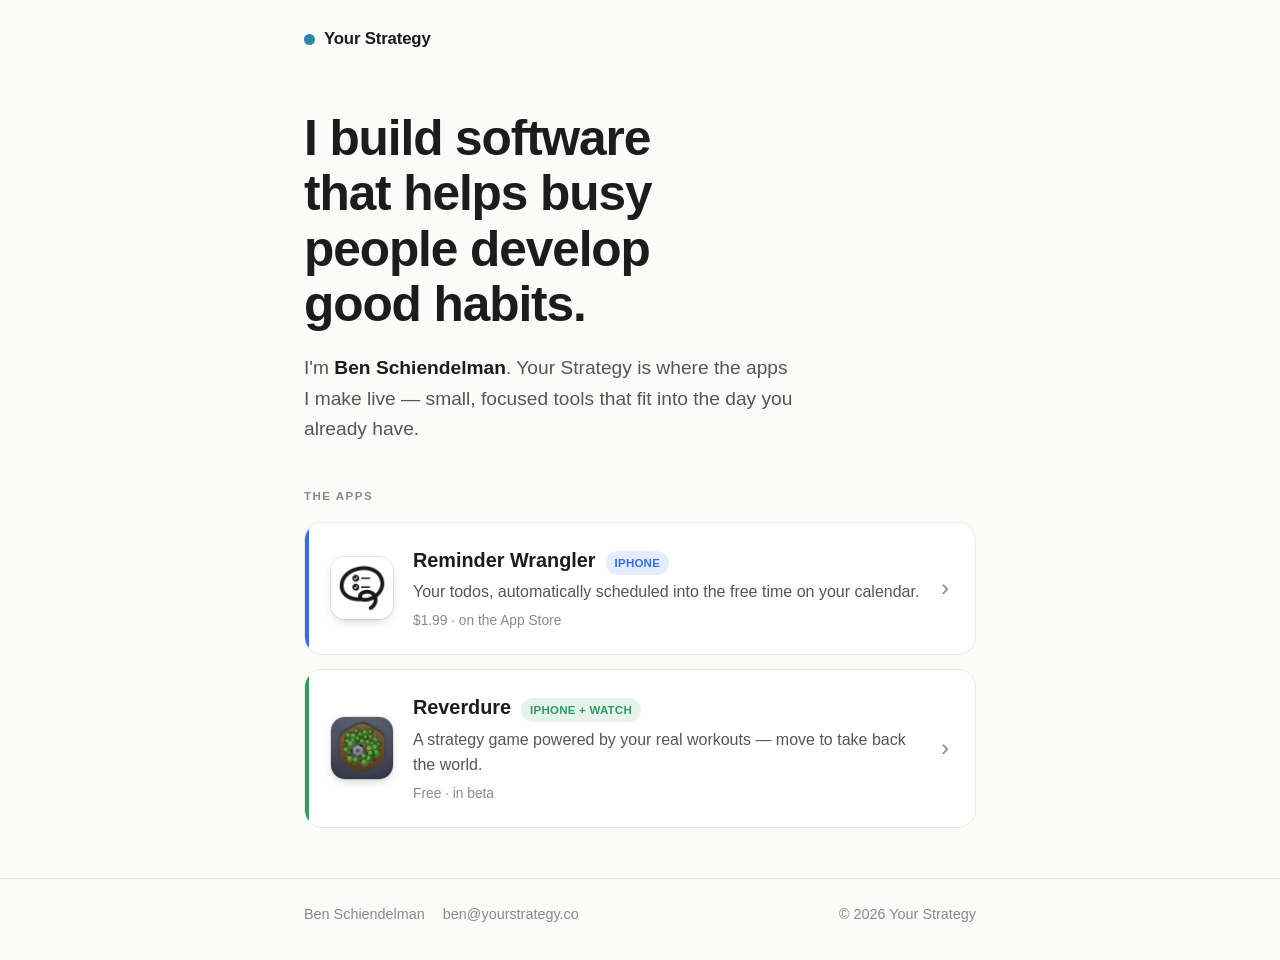
==== index.html @ c1431786 "Your Strategy hub: tagline + links to Reminder Wrangler and Reverdure Static GitHub Pages site for t" ====
<!doctype html>
<html lang="en">
<head>
  <meta charset="utf-8" />
  <meta name="viewport" content="width=device-width, initial-scale=1" />
  <title>Your Strategy — Ben Schiendelman</title>
  <meta name="description" content="I build software that helps busy people develop good habits. Home of Reminder Wrangler and Reverdure." />
  <meta name="theme-color" content="#fbfbf9" />

  <meta property="og:type" content="website" />
  <meta property="og:title" content="Your Strategy — Ben Schiendelman" />
  <meta property="og:description" content="I build software that helps busy people develop good habits. Home of Reminder Wrangler and Reverdure." />

  <link rel="icon" href="data:image/svg+xml,%3Csvg xmlns='http://www.w3.org/2000/svg' viewBox='0 0 32 32'%3E%3Cdefs%3E%3ClinearGradient id='g' x1='0' y1='0' x2='1' y2='1'%3E%3Cstop offset='0' stop-color='%232f6fed'/%3E%3Cstop offset='1' stop-color='%232f9e63'/%3E%3C/linearGradient%3E%3C/defs%3E%3Crect width='32' height='32' rx='8' fill='url(%23g)'/%3E%3C/svg%3E" />
  <link rel="stylesheet" href="styles.css" />
</head>
<body>

  <header class="site-header">
    <div class="wrap">
      <a class="wordmark" href="/"><span class="dot" aria-hidden="true"></span>Your Strategy</a>
    </div>
  </header>

  <main>
    <section class="hero">
      <div class="wrap">
        <h1>I build software that helps busy people develop good habits.</h1>
        <p class="intro">
          I'm <b>Ben Schiendelman</b>. Your Strategy is where the apps I make live — small,
          focused tools that fit into the day you already have.
        </p>
      </div>
    </section>

    <section class="apps">
      <div class="wrap">
        <p class="apps-label">The apps</p>
        <div class="app-grid">

          <a class="app-card rw" href="https://reminderwrangler.yourstrategy.co">
            <img class="icon" src="assets/rw-icon.png" alt="Reminder Wrangler icon" />
            <div class="body">
              <div class="name">Reminder Wrangler <span class="tag">iPhone</span></div>
              <p class="desc">Your todos, automatically scheduled into the free time on your calendar.</p>
              <div class="meta">$1.99 · on the App Store</div>
            </div>
            <span class="chev" aria-hidden="true">›</span>
          </a>

          <a class="app-card rev" href="https://reverdure.yourstrategy.co">
            <img class="icon" src="assets/reverdure-icon.png" alt="Reverdure icon" />
            <div class="body">
              <div class="name">Reverdure <span class="tag">iPhone + Watch</span></div>
              <p class="desc">A strategy game powered by your real workouts — move to take back the world.</p>
              <div class="meta">Free · in beta</div>
            </div>
            <span class="chev" aria-hidden="true">›</span>
          </a>

        </div>
      </div>
    </section>
  </main>

  <footer class="site-footer">
    <div class="wrap footer-inner">
      <span>Ben Schiendelman</span>
      <a href="mailto:ben@yourstrategy.co">ben@yourstrategy.co</a>
      <span class="footer-copy">© 2026 Your Strategy</span>
    </div>
  </footer>

</body>
</html>
---- styles.css ----
/* ===== Your Strategy — personal hub ================================= */

:root {
  --bg:        #fbfbf9;   /* warm paper                             */
  --paper:     #ffffff;
  --ink:       #1c1c1e;   /* near-black headings                    */
  --ink-soft:  #55555b;   /* body                                   */
  --ink-mute:  #8a8a8e;   /* meta                                   */
  --line:      #e8e8e2;
  --line-2:    #f0f0ea;

  --rw:        #2f6fed;   /* Reminder Wrangler accent (calendar blue) */
  --rev:       #2f9e63;   /* Reverdure accent (green)               */

  --wrap: 720px;
  --r: 18px;

  --font: -apple-system, BlinkMacSystemFont, "SF Pro Text", "SF Pro Display",
          "Segoe UI", Roboto, Helvetica, Arial, system-ui, sans-serif;
}

* { box-sizing: border-box; }
html { -webkit-text-size-adjust: 100%; }
body {
  margin: 0;
  font-family: var(--font);
  background: var(--bg);
  color: var(--ink-soft);
  line-height: 1.6;
  -webkit-font-smoothing: antialiased;
  text-rendering: optimizeLegibility;
  min-height: 100vh;
  display: flex; flex-direction: column;
}
img { max-width: 100%; display: block; }
a { color: inherit; }

.wrap { width: 100%; max-width: var(--wrap); margin: 0 auto; padding: 0 24px; }

h1, h2, h3 { color: var(--ink); line-height: 1.12; margin: 0; letter-spacing: -0.022em; }

/* ---- header -------------------------------------------------------- */
.site-header { padding: 26px 0 0; }
.wordmark {
  display: inline-flex; align-items: center; gap: 9px;
  color: var(--ink); text-decoration: none;
  font-weight: 680; font-size: 1.05rem; letter-spacing: -0.01em;
}
.wordmark .dot {
  width: 11px; height: 11px; border-radius: 50%;
  background: linear-gradient(135deg, var(--rw), var(--rev));
}

/* ---- hero ---------------------------------------------------------- */
main { flex: 1 0 auto; }
.hero { padding: 58px 0 34px; }
.hero h1 {
  font-size: clamp(2rem, 6.6vw, 3.1rem); font-weight: 720;
  max-width: 16ch; margin-bottom: 20px;
}
.hero .intro {
  font-size: clamp(1.05rem, 3vw, 1.2rem); color: var(--ink-soft);
  max-width: 46ch; margin: 0;
}
.hero .intro b { color: var(--ink); font-weight: 620; }

/* ---- app list ------------------------------------------------------ */
.apps { padding: 8px 0 50px; }
.apps-label {
  text-transform: uppercase; letter-spacing: .13em; font-size: .72rem;
  font-weight: 700; color: var(--ink-mute); margin: 0 0 16px;
}
.app-grid { display: grid; grid-template-columns: 1fr; gap: 14px; }

.app-card {
  position: relative; display: flex; align-items: center; gap: 18px;
  background: var(--paper); border: 1px solid var(--line);
  border-radius: var(--r); padding: 20px 22px; text-decoration: none;
  overflow: hidden;
  transition: transform .16s ease, box-shadow .2s ease, border-color .2s ease;
}
.app-card::before {
  content: ""; position: absolute; left: 0; top: 0; bottom: 0; width: 4px;
  background: var(--c);
}
.app-card:hover {
  transform: translateY(-2px);
  box-shadow: 0 18px 40px -22px rgba(0,0,0,.28);
  border-color: color-mix(in srgb, var(--c) 40%, var(--line));
}
.app-card .icon {
  width: 62px; height: 62px; border-radius: 14px; flex: 0 0 auto;
  box-shadow: 0 4px 12px -5px rgba(0,0,0,.35), 0 0 0 1px var(--line);
}
.app-card .body { flex: 1 1 auto; min-width: 0; }
.app-card .name {
  display: flex; align-items: baseline; gap: 10px; flex-wrap: wrap;
  font-size: 1.24rem; font-weight: 680; color: var(--ink); margin-bottom: 3px;
}
.app-card .tag {
  font-size: .72rem; font-weight: 640; letter-spacing: .02em;
  color: var(--c); background: color-mix(in srgb, var(--c) 12%, transparent);
  padding: 3px 9px; border-radius: 999px; text-transform: uppercase;
}
.app-card .desc { color: var(--ink-soft); font-size: 1rem; margin: 0 0 5px; }
.app-card .meta { color: var(--ink-mute); font-size: .86rem; }
.app-card .chev {
  flex: 0 0 auto; color: var(--ink-mute); font-size: 1.5rem; line-height: 1;
  transition: transform .16s ease, color .2s ease;
}
.app-card:hover .chev { transform: translateX(3px); color: var(--c); }

.app-card.rw  { --c: var(--rw); }
.app-card.rev { --c: var(--rev); }

/* ---- footer -------------------------------------------------------- */
.site-footer {
  flex-shrink: 0; border-top: 1px solid var(--line); padding: 24px 0 34px;
}
.footer-inner {
  display: flex; flex-wrap: wrap; align-items: center; gap: 6px 18px;
  color: var(--ink-mute); font-size: .9rem;
}
.footer-inner a { color: var(--ink-mute); text-decoration: none; }
.footer-inner a:hover { color: var(--ink); }
.footer-copy { margin-left: auto; }

@media (min-width: 620px) {
  .app-card { padding: 22px 26px; gap: 20px; }
}
@media (prefers-reduced-motion: reduce) {
  .app-card, .app-card .chev { transition: none; }
}
a:focus-visible {
  outline: 2px solid var(--rw); outline-offset: 3px; border-radius: 10px;
}
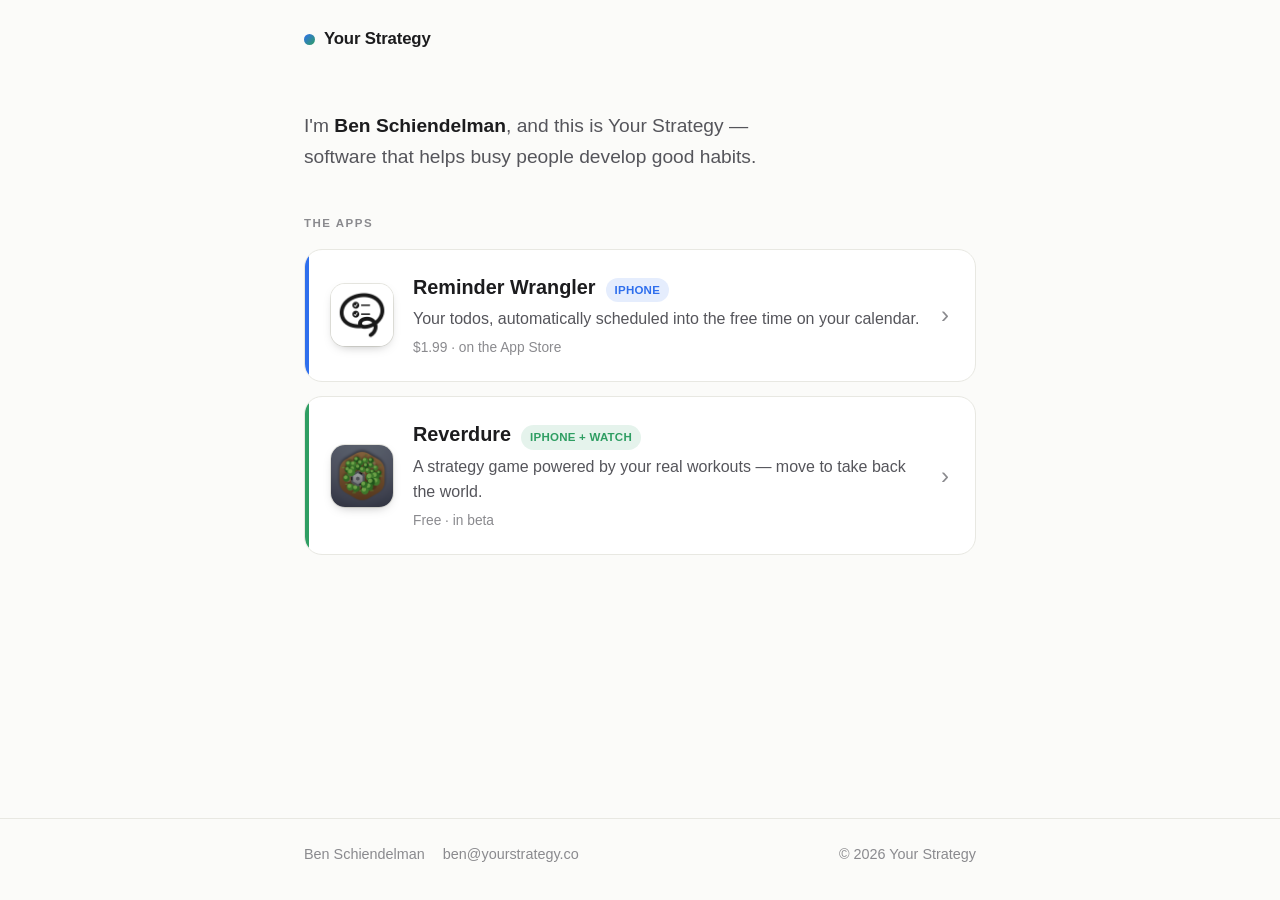
==== commit a659f4c4: "Hub: lead with the one-line intro, drop the big headline Per request — remove the H1 and use just th" ====
--- a/index.html
+++ b/index.html
@@ -25,10 +25,9 @@
   <main>
     <section class="hero">
       <div class="wrap">
-        <h1>I build software that helps busy people develop good habits.</h1>
         <p class="intro">
-          I'm <b>Ben Schiendelman</b>. Your Strategy is where the apps I make live — small,
-          focused tools that fit into the day you already have.
+          I'm <b>Ben Schiendelman</b>, and this is Your Strategy — software that
+          helps busy people develop good habits.
         </p>
       </div>
     </section>
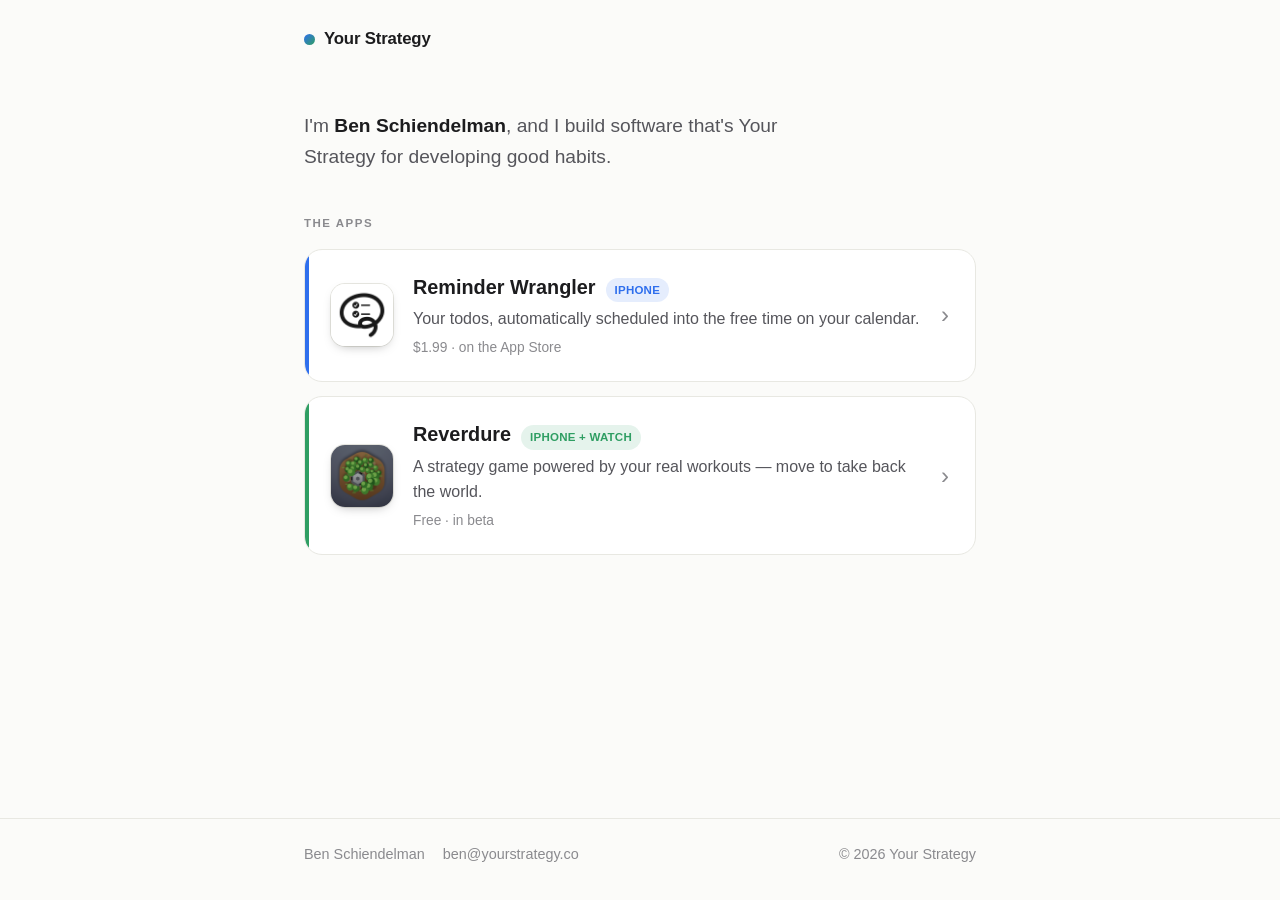
==== commit 0f41736b: "Hub: reword intro to the "software that's Your Strategy" line Co-Authored-By: Claude Opus 4.8 <norep" ====
--- a/index.html
+++ b/index.html
@@ -26,8 +26,8 @@
     <section class="hero">
       <div class="wrap">
         <p class="intro">
-          I'm <b>Ben Schiendelman</b>, and this is Your Strategy — software that
-          helps busy people develop good habits.
+          I'm <b>Ben Schiendelman</b>, and I build software that's Your Strategy
+          for developing good habits.
         </p>
       </div>
     </section>
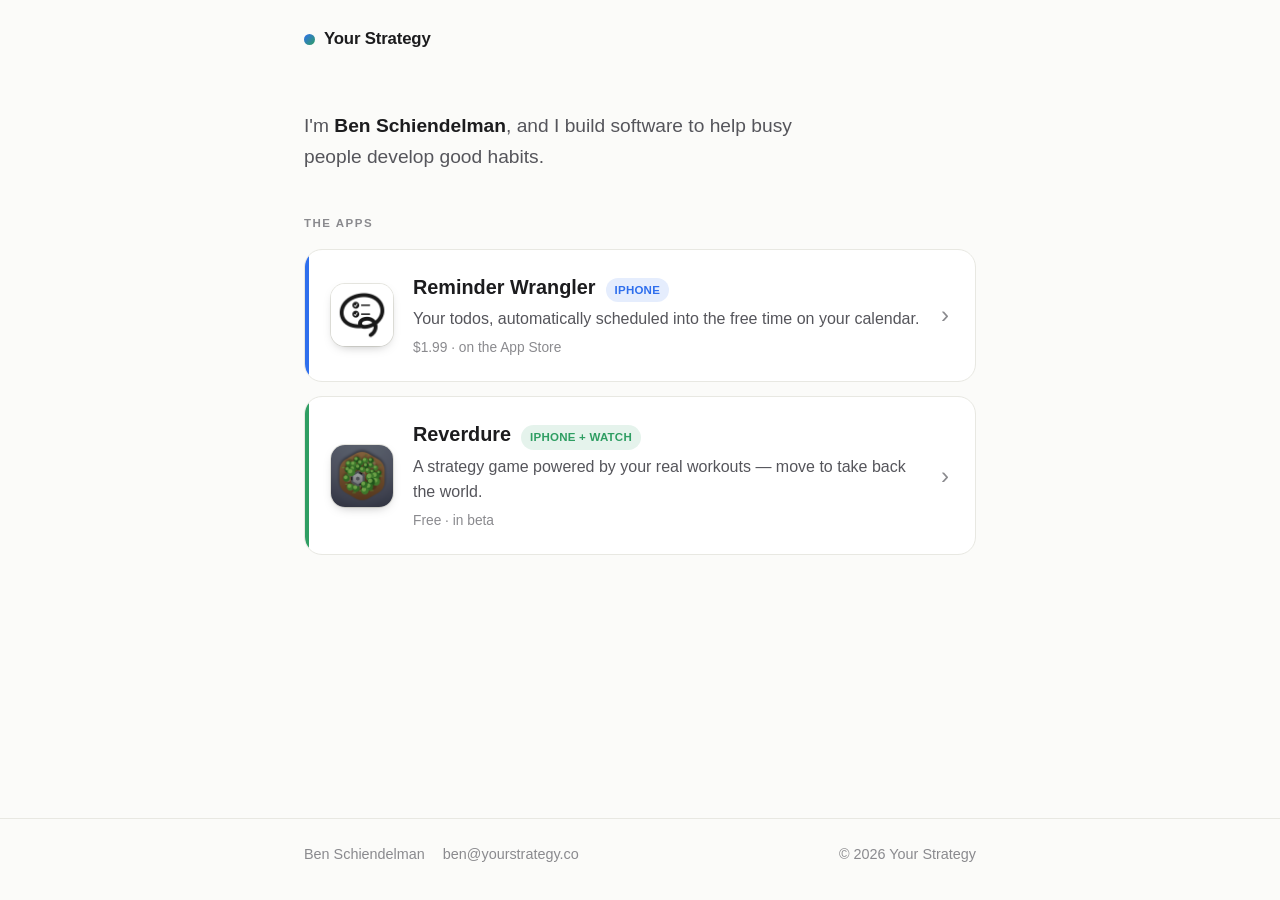
==== commit 2ae96239: "Hero copy: build software to help busy people develop good habits Co-Authored-By: Claude Fable 5 <no" ====
--- a/index.html
+++ b/index.html
@@ -4,12 +4,12 @@
   <meta charset="utf-8" />
   <meta name="viewport" content="width=device-width, initial-scale=1" />
   <title>Your Strategy — Ben Schiendelman</title>
-  <meta name="description" content="I build software that helps busy people develop good habits. Home of Reminder Wrangler and Reverdure." />
+  <meta name="description" content="I build software to help busy people develop good habits. Home of Reminder Wrangler and Reverdure." />
   <meta name="theme-color" content="#fbfbf9" />
 
   <meta property="og:type" content="website" />
   <meta property="og:title" content="Your Strategy — Ben Schiendelman" />
-  <meta property="og:description" content="I build software that helps busy people develop good habits. Home of Reminder Wrangler and Reverdure." />
+  <meta property="og:description" content="I build software to help busy people develop good habits. Home of Reminder Wrangler and Reverdure." />
 
   <link rel="icon" href="data:image/svg+xml,%3Csvg xmlns='http://www.w3.org/2000/svg' viewBox='0 0 32 32'%3E%3Cdefs%3E%3ClinearGradient id='g' x1='0' y1='0' x2='1' y2='1'%3E%3Cstop offset='0' stop-color='%232f6fed'/%3E%3Cstop offset='1' stop-color='%232f9e63'/%3E%3C/linearGradient%3E%3C/defs%3E%3Crect width='32' height='32' rx='8' fill='url(%23g)'/%3E%3C/svg%3E" />
   <link rel="stylesheet" href="styles.css" />
@@ -26,8 +26,8 @@
     <section class="hero">
       <div class="wrap">
         <p class="intro">
-          I'm <b>Ben Schiendelman</b>, and I build software that's Your Strategy
-          for developing good habits.
+          I'm <b>Ben Schiendelman</b>, and I build software to help busy people
+          develop good habits.
         </p>
       </div>
     </section>
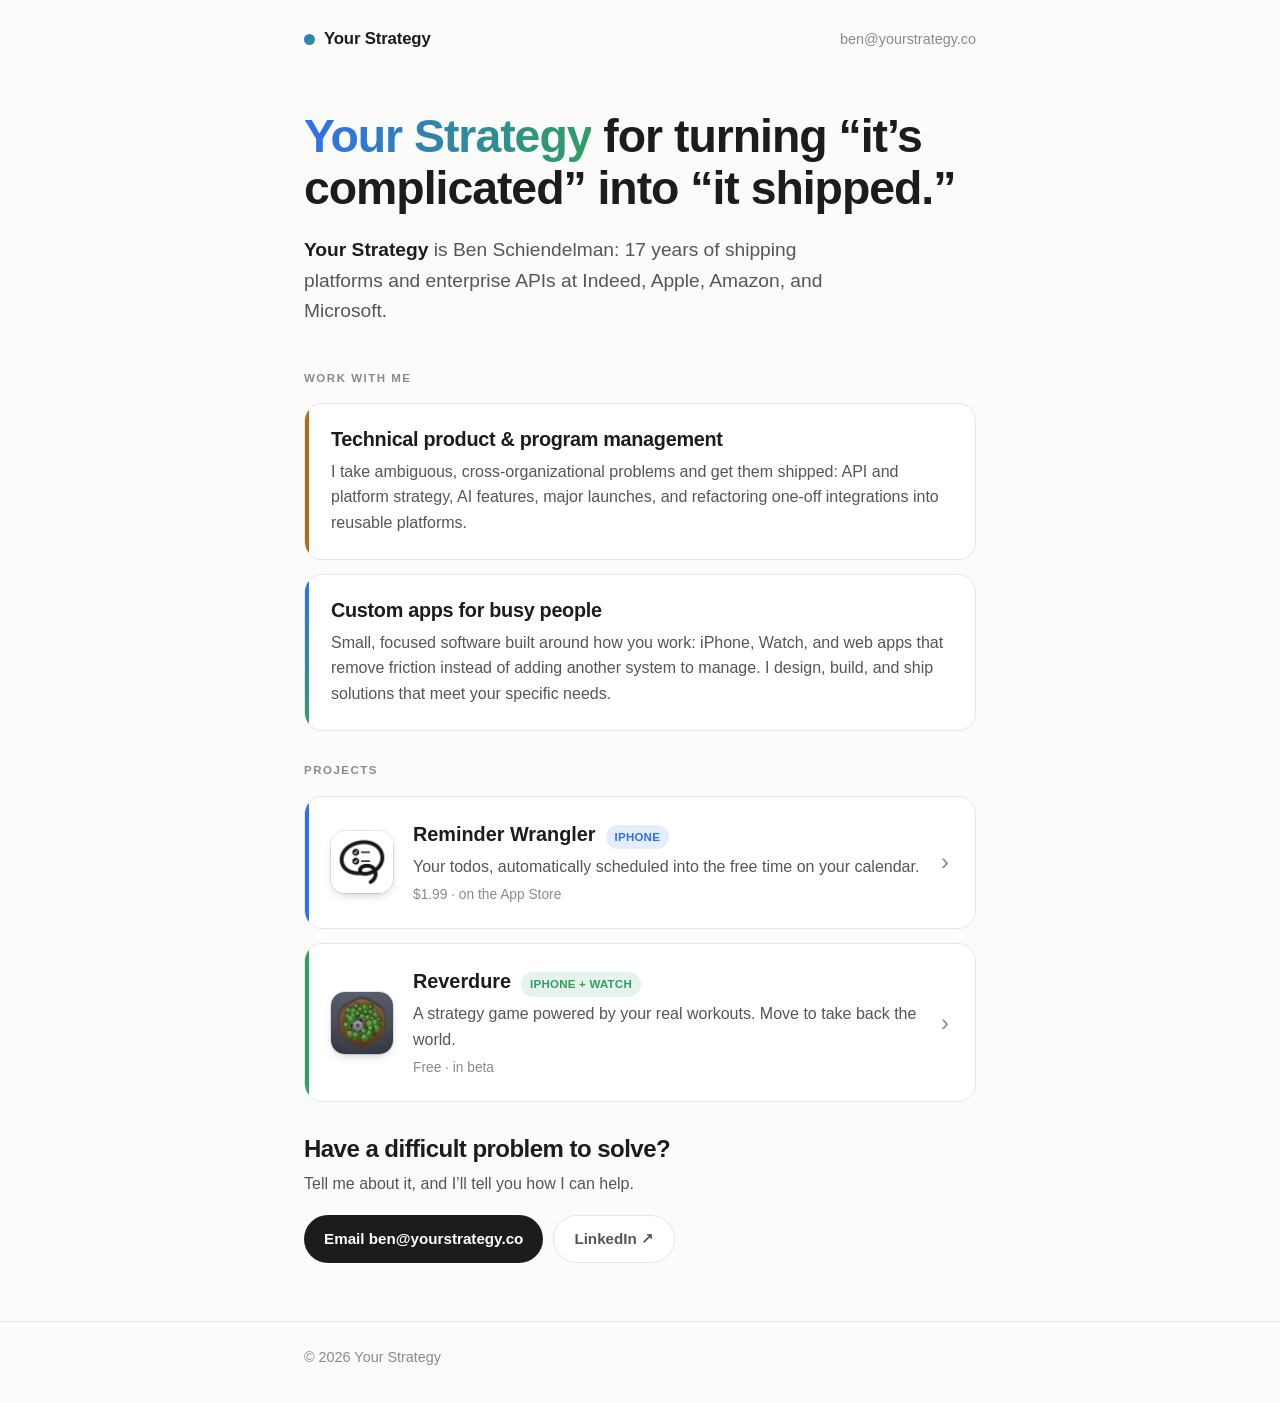
==== commit 29499be7: "Reposition as Your Strategy consultancy: contract product and program management, plus custom apps C" ====
--- a/index.html
+++ b/index.html
@@ -3,13 +3,13 @@
 <head>
   <meta charset="utf-8" />
   <meta name="viewport" content="width=device-width, initial-scale=1" />
-  <title>Your Strategy — Ben Schiendelman</title>
-  <meta name="description" content="I build software to help busy people develop good habits. Home of Reminder Wrangler and Reverdure." />
+  <title>Your Strategy | Ben Schiendelman</title>
+  <meta name="description" content="Contract technical product & program management, and custom apps for busy people. Ben Schiendelman: previously Indeed, Apple, Amazon, and Microsoft." />
   <meta name="theme-color" content="#fbfbf9" />
 
   <meta property="og:type" content="website" />
-  <meta property="og:title" content="Your Strategy — Ben Schiendelman" />
-  <meta property="og:description" content="I build software to help busy people develop good habits. Home of Reminder Wrangler and Reverdure." />
+  <meta property="og:title" content="Your Strategy | Ben Schiendelman" />
+  <meta property="og:description" content="Contract technical product & program management, and custom apps for busy people. Previously Indeed, Apple, Amazon, and Microsoft." />
 
   <link rel="icon" href="data:image/svg+xml,%3Csvg xmlns='http://www.w3.org/2000/svg' viewBox='0 0 32 32'%3E%3Cdefs%3E%3ClinearGradient id='g' x1='0' y1='0' x2='1' y2='1'%3E%3Cstop offset='0' stop-color='%232f6fed'/%3E%3Cstop offset='1' stop-color='%232f9e63'/%3E%3C/linearGradient%3E%3C/defs%3E%3Crect width='32' height='32' rx='8' fill='url(%23g)'/%3E%3C/svg%3E" />
   <link rel="stylesheet" href="styles.css" />
@@ -17,24 +17,54 @@
 <body>
 
   <header class="site-header">
-    <div class="wrap">
+    <div class="wrap header-inner">
       <a class="wordmark" href="/"><span class="dot" aria-hidden="true"></span>Your Strategy</a>
+      <a class="header-mail" href="mailto:ben@yourstrategy.co">ben@yourstrategy.co</a>
     </div>
   </header>
 
   <main>
     <section class="hero">
       <div class="wrap">
+        <h1><span class="brand">Your Strategy</span> for turning &ldquo;it&rsquo;s complicated&rdquo; into &ldquo;it shipped.&rdquo;</h1>
         <p class="intro">
-          I'm <b>Ben Schiendelman</b>, and I build software to help busy people
-          develop good habits.
+          <b>Your Strategy</b> is Ben Schiendelman: 17 years of shipping
+          platforms and enterprise APIs at Indeed, Apple, Amazon, and Microsoft.
         </p>
+      </div>
+    </section>
+
+    <section class="services">
+      <div class="wrap">
+        <p class="section-label">Work with me</p>
+        <div class="svc-grid">
+
+          <article class="svc-card pm">
+            <h2>Technical product &amp; program management</h2>
+            <p>
+              I take ambiguous, cross-organizational problems and get them
+              shipped: API and platform strategy, AI features, major launches,
+              and refactoring one-off integrations into reusable platforms.
+            </p>
+          </article>
+
+          <article class="svc-card build">
+            <h2>Custom apps for busy people</h2>
+            <p>
+              Small, focused software built around how you work: iPhone, Watch,
+              and web apps that remove friction instead of adding another
+              system to manage. I design, build, and ship solutions that meet
+              your specific needs.
+            </p>
+          </article>
+
+        </div>
       </div>
     </section>
 
     <section class="apps">
       <div class="wrap">
-        <p class="apps-label">The apps</p>
+        <p class="section-label">Projects</p>
         <div class="app-grid">
 
           <a class="app-card rw" href="https://reminderwrangler.yourstrategy.co">
@@ -51,7 +81,7 @@
             <img class="icon" src="assets/reverdure-icon.png" alt="Reverdure icon" />
             <div class="body">
               <div class="name">Reverdure <span class="tag">iPhone + Watch</span></div>
-              <p class="desc">A strategy game powered by your real workouts — move to take back the world.</p>
+              <p class="desc">A strategy game powered by your real workouts. Move to take back the world.</p>
               <div class="meta">Free · in beta</div>
             </div>
             <span class="chev" aria-hidden="true">›</span>
@@ -60,12 +90,21 @@
         </div>
       </div>
     </section>
+
+    <section class="contact">
+      <div class="wrap">
+        <h2>Have a difficult problem to solve?</h2>
+        <p>Tell me about it, and I&rsquo;ll tell you how I can help.</p>
+        <div class="contact-actions">
+          <a class="btn" href="mailto:ben@yourstrategy.co">Email ben@yourstrategy.co</a>
+          <a class="btn-ghost" href="https://linkedin.com/in/schiendelman">LinkedIn&nbsp;↗</a>
+        </div>
+      </div>
+    </section>
   </main>
 
   <footer class="site-footer">
     <div class="wrap footer-inner">
-      <span>Ben Schiendelman</span>
-      <a href="mailto:ben@yourstrategy.co">ben@yourstrategy.co</a>
       <span class="footer-copy">© 2026 Your Strategy</span>
     </div>
   </footer>
--- a/styles.css
+++ b/styles.css
@@ -1,4 +1,4 @@
-/* ===== Your Strategy — personal hub ================================= */
+/* ===== Your Strategy: personal hub ================================== */
 
 :root {
   --bg:        #fbfbf9;   /* warm paper                             */
@@ -11,6 +11,7 @@
 
   --rw:        #2f6fed;   /* Reminder Wrangler accent (calendar blue) */
   --rev:       #2f9e63;   /* Reverdure accent (green)               */
+  --pm:        #b06a1a;   /* consulting accent (amber)              */
 
   --wrap: 720px;
   --r: 18px;
@@ -41,6 +42,7 @@
 
 /* ---- header -------------------------------------------------------- */
 .site-header { padding: 26px 0 0; }
+.header-inner { display: flex; align-items: center; justify-content: space-between; gap: 12px; }
 .wordmark {
   display: inline-flex; align-items: center; gap: 9px;
   color: var(--ink); text-decoration: none;
@@ -50,26 +52,57 @@
   width: 11px; height: 11px; border-radius: 50%;
   background: linear-gradient(135deg, var(--rw), var(--rev));
 }
+.header-mail { color: var(--ink-mute); text-decoration: none; font-size: .9rem; }
+.header-mail:hover { color: var(--ink); }
+@media (max-width: 560px) { .header-mail { display: none; } }
 
 /* ---- hero ---------------------------------------------------------- */
 main { flex: 1 0 auto; }
 .hero { padding: 58px 0 34px; }
 .hero h1 {
-  font-size: clamp(2rem, 6.6vw, 3.1rem); font-weight: 720;
-  max-width: 16ch; margin-bottom: 20px;
+  font-size: clamp(1.9rem, 6.2vw, 2.9rem); font-weight: 720;
+  max-width: 26ch; text-wrap: balance; margin-bottom: 20px;
 }
 .hero .intro {
   font-size: clamp(1.05rem, 3vw, 1.2rem); color: var(--ink-soft);
-  max-width: 46ch; margin: 0;
+  max-width: 52ch; margin: 0;
 }
 .hero .intro b { color: var(--ink); font-weight: 620; }
+.hero h1 .brand {
+  background: linear-gradient(90deg, var(--rw), var(--rev));
+  -webkit-background-clip: text;
+  background-clip: text;
+  color: transparent;
+}
 
-/* ---- app list ------------------------------------------------------ */
-.apps { padding: 8px 0 50px; }
-.apps-label {
+/* ---- section labels ------------------------------------------------ */
+.section-label {
   text-transform: uppercase; letter-spacing: .13em; font-size: .72rem;
   font-weight: 700; color: var(--ink-mute); margin: 0 0 16px;
 }
+
+/* ---- services ------------------------------------------------------ */
+.services { padding: 8px 0 30px; }
+.svc-grid { display: grid; grid-template-columns: 1fr; gap: 14px; }
+
+.svc-card {
+  position: relative; background: var(--paper); border: 1px solid var(--line);
+  border-radius: var(--r); padding: 22px 24px; overflow: hidden;
+}
+.svc-card::before {
+  content: ""; position: absolute; left: 0; top: 0; bottom: 0; width: 4px;
+  background: var(--bar);
+}
+.svc-card h2 {
+  font-size: 1.24rem; font-weight: 680; letter-spacing: -0.015em;
+  margin: 0 0 8px;
+}
+.svc-card p { margin: 0; font-size: 1rem; }
+.svc-card.pm    { --bar: var(--pm); }
+.svc-card.build { --bar: linear-gradient(180deg, var(--rw), var(--rev)); }
+
+/* ---- app list ------------------------------------------------------ */
+.apps { padding: 0 0 34px; }
 .app-grid { display: grid; grid-template-columns: 1fr; gap: 14px; }
 
 .app-card {
@@ -113,6 +146,31 @@
 .app-card.rw  { --c: var(--rw); }
 .app-card.rev { --c: var(--rev); }
 
+/* ---- contact ------------------------------------------------------- */
+.contact { padding: 0 0 58px; }
+.contact h2 { font-size: 1.5rem; font-weight: 700; margin: 0 0 8px; }
+.contact p { margin: 0 0 18px; }
+.contact-actions { display: flex; flex-wrap: wrap; gap: 10px; }
+
+.btn {
+  display: inline-flex; align-items: center;
+  background: var(--ink); color: #fff; text-decoration: none;
+  font-weight: 640; font-size: .95rem; padding: 11px 20px;
+  border-radius: 999px;
+  transition: transform .16s ease, box-shadow .2s ease;
+}
+.btn:hover { transform: translateY(-1px); box-shadow: 0 12px 24px -14px rgba(0,0,0,.5); }
+
+.btn-ghost {
+  display: inline-flex; align-items: center;
+  background: var(--paper); color: var(--ink-soft); text-decoration: none;
+  border: 1px solid var(--line);
+  font-weight: 620; font-size: .95rem; padding: 11px 20px;
+  border-radius: 999px;
+  transition: border-color .2s ease, color .2s ease;
+}
+.btn-ghost:hover { color: var(--ink); border-color: #d6d6ce; }
+
 /* ---- footer -------------------------------------------------------- */
 .site-footer {
   flex-shrink: 0; border-top: 1px solid var(--line); padding: 24px 0 34px;
@@ -121,15 +179,13 @@
   display: flex; flex-wrap: wrap; align-items: center; gap: 6px 18px;
   color: var(--ink-mute); font-size: .9rem;
 }
-.footer-inner a { color: var(--ink-mute); text-decoration: none; }
-.footer-inner a:hover { color: var(--ink); }
-.footer-copy { margin-left: auto; }
 
 @media (min-width: 620px) {
   .app-card { padding: 22px 26px; gap: 20px; }
+  .svc-card { padding: 24px 26px; }
 }
 @media (prefers-reduced-motion: reduce) {
-  .app-card, .app-card .chev { transition: none; }
+  .app-card, .app-card .chev, .btn { transition: none; }
 }
 a:focus-visible {
   outline: 2px solid var(--rw); outline-offset: 3px; border-radius: 10px;
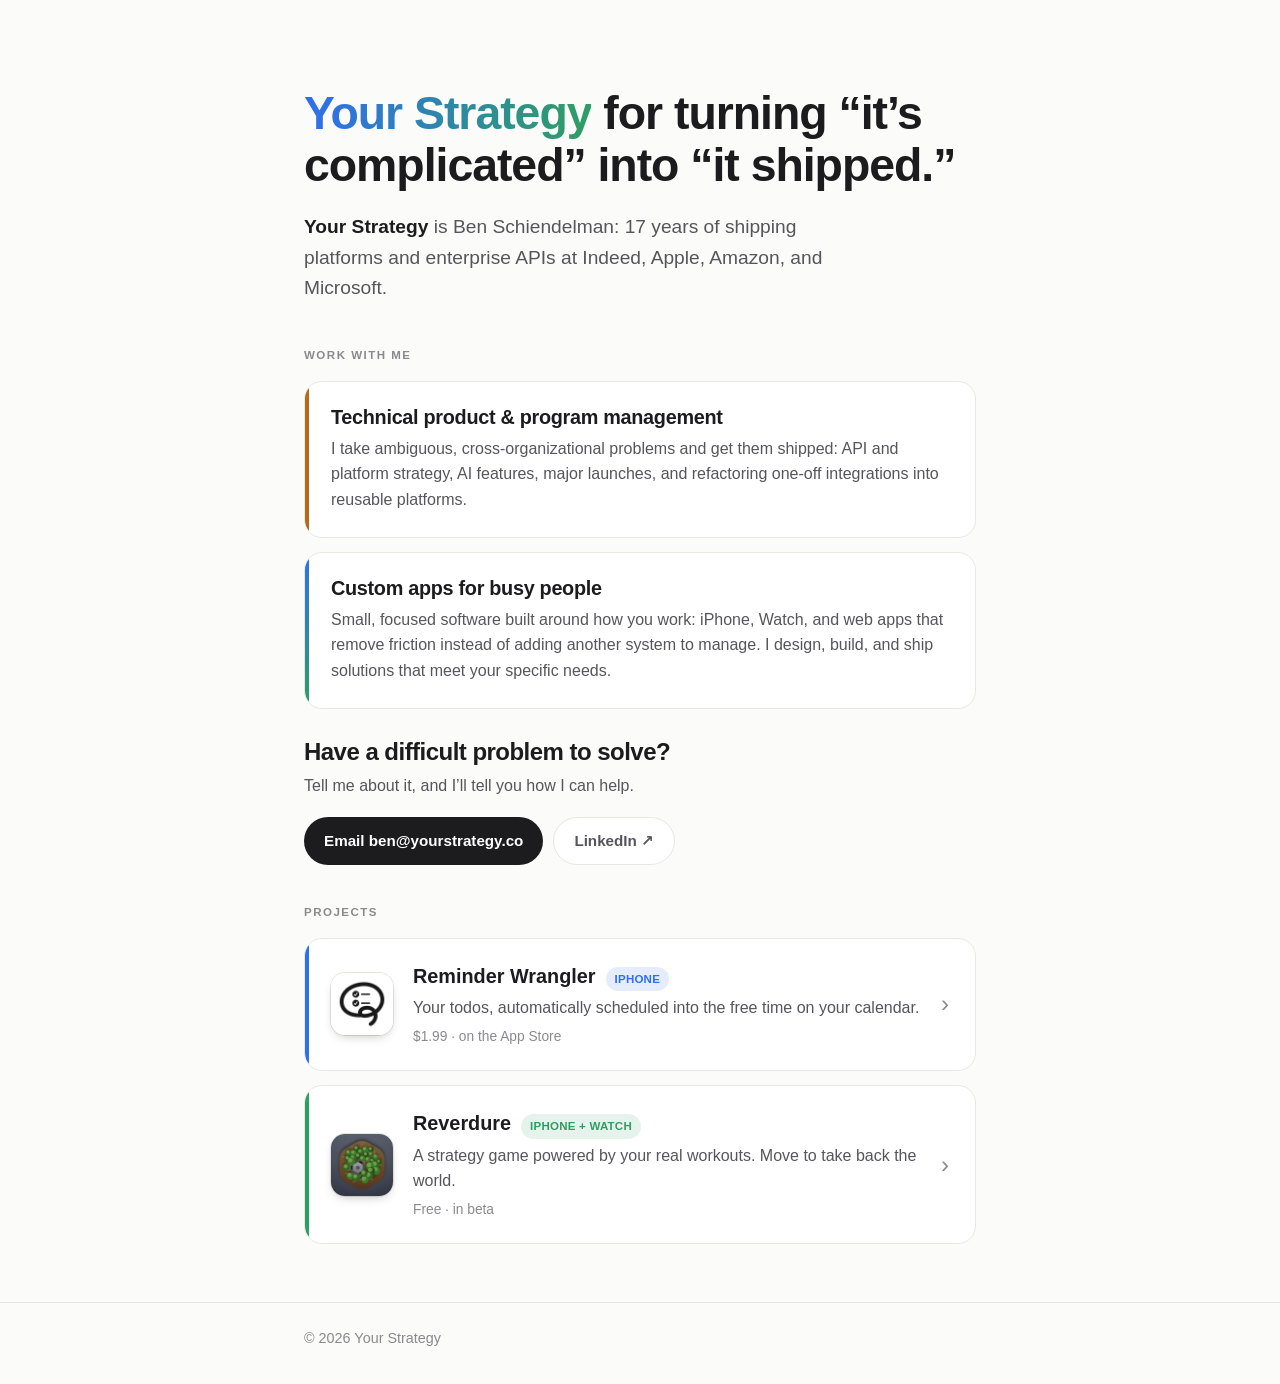
==== commit 43916c8f: "Remove header, move contact above projects, cache-bust stylesheet Co-Authored-By: Claude Fable 5 <no" ====
--- a/index.html
+++ b/index.html
@@ -12,16 +12,9 @@
   <meta property="og:description" content="Contract technical product & program management, and custom apps for busy people. Previously Indeed, Apple, Amazon, and Microsoft." />
 
   <link rel="icon" href="data:image/svg+xml,%3Csvg xmlns='http://www.w3.org/2000/svg' viewBox='0 0 32 32'%3E%3Cdefs%3E%3ClinearGradient id='g' x1='0' y1='0' x2='1' y2='1'%3E%3Cstop offset='0' stop-color='%232f6fed'/%3E%3Cstop offset='1' stop-color='%232f9e63'/%3E%3C/linearGradient%3E%3C/defs%3E%3Crect width='32' height='32' rx='8' fill='url(%23g)'/%3E%3C/svg%3E" />
-  <link rel="stylesheet" href="styles.css" />
+  <link rel="stylesheet" href="styles.css?v=2" />
 </head>
 <body>
-
-  <header class="site-header">
-    <div class="wrap header-inner">
-      <a class="wordmark" href="/"><span class="dot" aria-hidden="true"></span>Your Strategy</a>
-      <a class="header-mail" href="mailto:ben@yourstrategy.co">ben@yourstrategy.co</a>
-    </div>
-  </header>
 
   <main>
     <section class="hero">
@@ -62,6 +55,17 @@
       </div>
     </section>
 
+    <section class="contact">
+      <div class="wrap">
+        <h2>Have a difficult problem to solve?</h2>
+        <p>Tell me about it, and I&rsquo;ll tell you how I can help.</p>
+        <div class="contact-actions">
+          <a class="btn" href="mailto:ben@yourstrategy.co">Email ben@yourstrategy.co</a>
+          <a class="btn-ghost" href="https://linkedin.com/in/schiendelman">LinkedIn&nbsp;↗</a>
+        </div>
+      </div>
+    </section>
+
     <section class="apps">
       <div class="wrap">
         <p class="section-label">Projects</p>
@@ -90,17 +94,6 @@
         </div>
       </div>
     </section>
-
-    <section class="contact">
-      <div class="wrap">
-        <h2>Have a difficult problem to solve?</h2>
-        <p>Tell me about it, and I&rsquo;ll tell you how I can help.</p>
-        <div class="contact-actions">
-          <a class="btn" href="mailto:ben@yourstrategy.co">Email ben@yourstrategy.co</a>
-          <a class="btn-ghost" href="https://linkedin.com/in/schiendelman">LinkedIn&nbsp;↗</a>
-        </div>
-      </div>
-    </section>
   </main>
 
   <footer class="site-footer">
--- a/styles.css
+++ b/styles.css
@@ -40,25 +40,9 @@
 
 h1, h2, h3 { color: var(--ink); line-height: 1.12; margin: 0; letter-spacing: -0.022em; }
 
-/* ---- header -------------------------------------------------------- */
-.site-header { padding: 26px 0 0; }
-.header-inner { display: flex; align-items: center; justify-content: space-between; gap: 12px; }
-.wordmark {
-  display: inline-flex; align-items: center; gap: 9px;
-  color: var(--ink); text-decoration: none;
-  font-weight: 680; font-size: 1.05rem; letter-spacing: -0.01em;
-}
-.wordmark .dot {
-  width: 11px; height: 11px; border-radius: 50%;
-  background: linear-gradient(135deg, var(--rw), var(--rev));
-}
-.header-mail { color: var(--ink-mute); text-decoration: none; font-size: .9rem; }
-.header-mail:hover { color: var(--ink); }
-@media (max-width: 560px) { .header-mail { display: none; } }
-
 /* ---- hero ---------------------------------------------------------- */
 main { flex: 1 0 auto; }
-.hero { padding: 58px 0 34px; }
+.hero { padding: 88px 0 34px; }
 .hero h1 {
   font-size: clamp(1.9rem, 6.2vw, 2.9rem); font-weight: 720;
   max-width: 26ch; text-wrap: balance; margin-bottom: 20px;
@@ -102,7 +86,7 @@
 .svc-card.build { --bar: linear-gradient(180deg, var(--rw), var(--rev)); }
 
 /* ---- app list ------------------------------------------------------ */
-.apps { padding: 0 0 34px; }
+.apps { padding: 0 0 58px; }
 .app-grid { display: grid; grid-template-columns: 1fr; gap: 14px; }
 
 .app-card {
@@ -147,7 +131,7 @@
 .app-card.rev { --c: var(--rev); }
 
 /* ---- contact ------------------------------------------------------- */
-.contact { padding: 0 0 58px; }
+.contact { padding: 0 0 38px; }
 .contact h2 { font-size: 1.5rem; font-weight: 700; margin: 0 0 8px; }
 .contact p { margin: 0 0 18px; }
 .contact-actions { display: flex; flex-wrap: wrap; gap: 10px; }
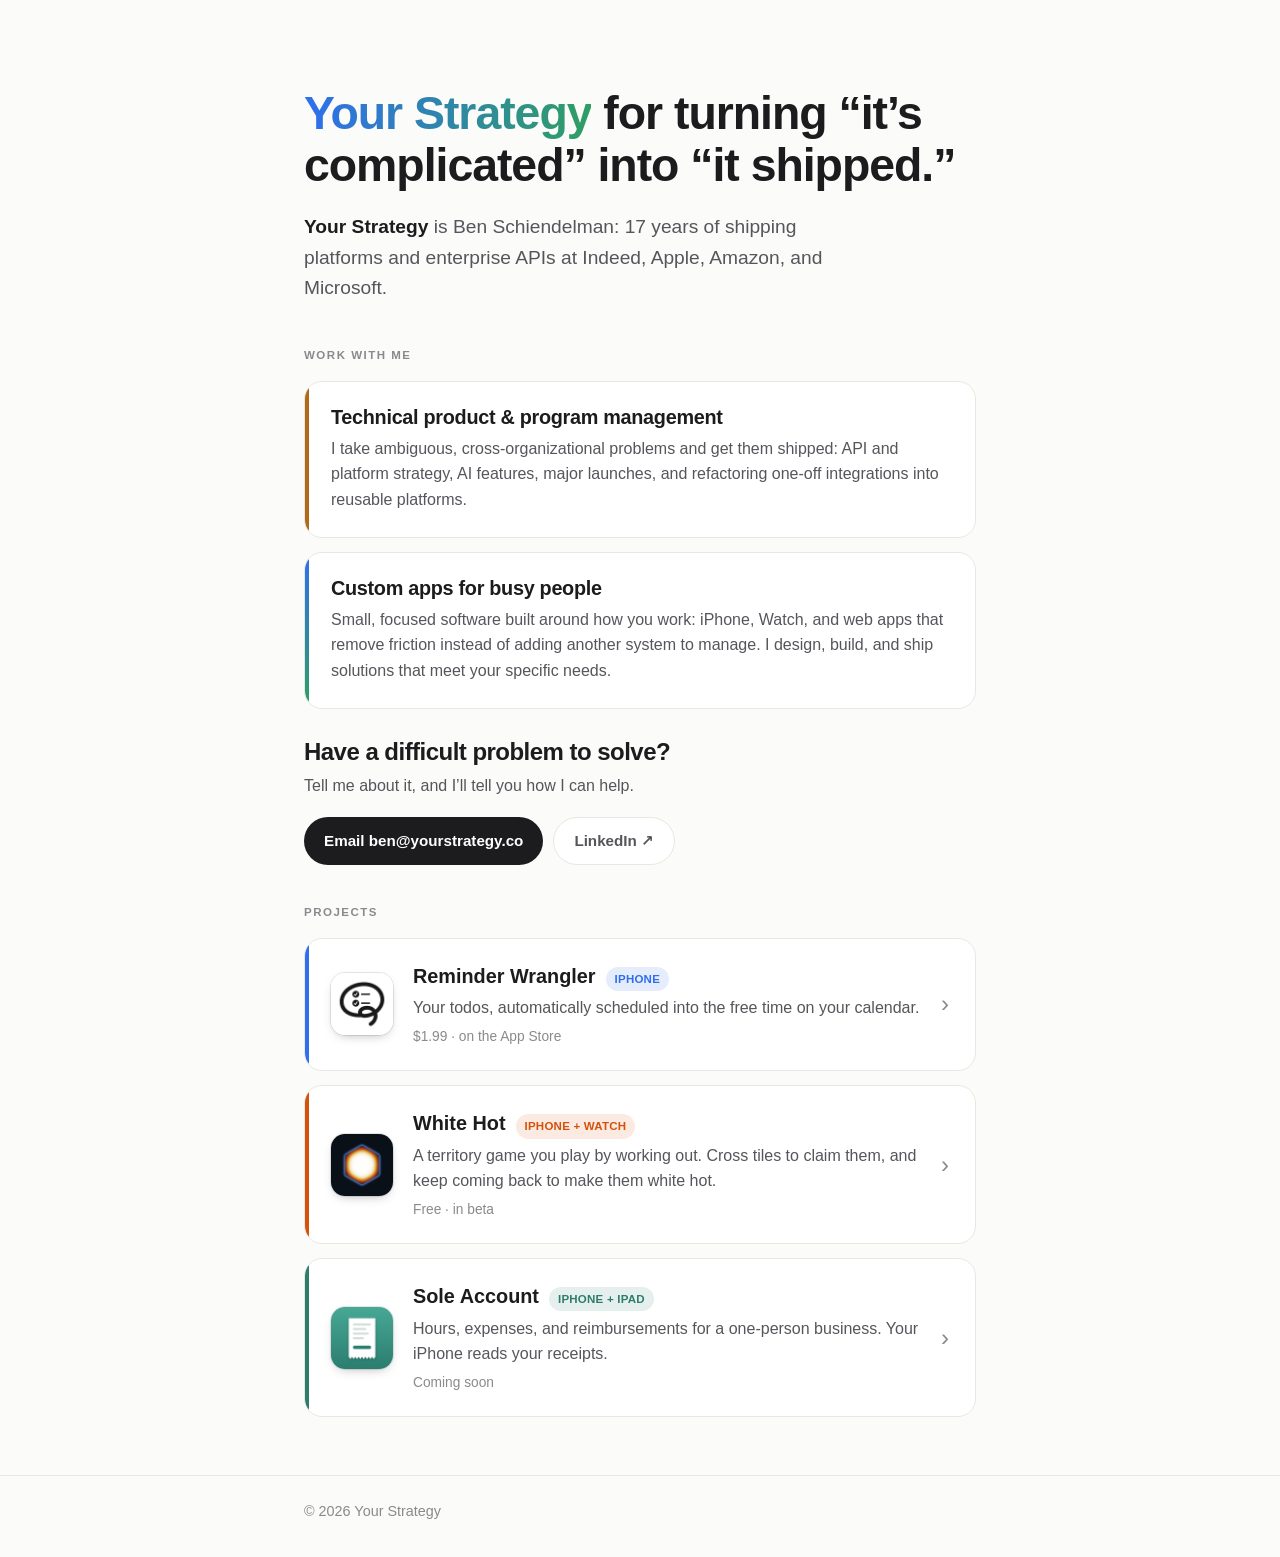
==== commit 9a3812c9: "Add Sole Account coming-soon page and privacy policy; Reverdure becomes White Hot - /sole-account/: " ====
--- a/index.html
+++ b/index.html
@@ -12,7 +12,7 @@
   <meta property="og:description" content="Contract technical product & program management, and custom apps for busy people. Previously Indeed, Apple, Amazon, and Microsoft." />
 
   <link rel="icon" href="data:image/svg+xml,%3Csvg xmlns='http://www.w3.org/2000/svg' viewBox='0 0 32 32'%3E%3Cdefs%3E%3ClinearGradient id='g' x1='0' y1='0' x2='1' y2='1'%3E%3Cstop offset='0' stop-color='%232f6fed'/%3E%3Cstop offset='1' stop-color='%232f9e63'/%3E%3C/linearGradient%3E%3C/defs%3E%3Crect width='32' height='32' rx='8' fill='url(%23g)'/%3E%3C/svg%3E" />
-  <link rel="stylesheet" href="styles.css?v=2" />
+  <link rel="stylesheet" href="styles.css?v=3" />
 </head>
 <body>
 
@@ -81,12 +81,22 @@
             <span class="chev" aria-hidden="true">›</span>
           </a>
 
-          <a class="app-card rev" href="https://reverdure.yourstrategy.co">
-            <img class="icon" src="assets/reverdure-icon.png" alt="Reverdure icon" />
+          <a class="app-card wh" href="https://whitehot.yourstrategy.co">
+            <img class="icon" src="assets/whitehot-icon.png" alt="White Hot icon" />
             <div class="body">
-              <div class="name">Reverdure <span class="tag">iPhone + Watch</span></div>
-              <p class="desc">A strategy game powered by your real workouts. Move to take back the world.</p>
+              <div class="name">White Hot <span class="tag">iPhone + Watch</span></div>
+              <p class="desc">A territory game you play by working out. Cross tiles to claim them, and keep coming back to make them white hot.</p>
               <div class="meta">Free · in beta</div>
+            </div>
+            <span class="chev" aria-hidden="true">›</span>
+          </a>
+
+          <a class="app-card sa" href="sole-account/">
+            <img class="icon" src="assets/sole-account-icon.png" alt="Sole Account icon" />
+            <div class="body">
+              <div class="name">Sole Account <span class="tag">iPhone + iPad</span></div>
+              <p class="desc">Hours, expenses, and reimbursements for a one-person business. Your iPhone reads your receipts.</p>
+              <div class="meta">Coming soon</div>
             </div>
             <span class="chev" aria-hidden="true">›</span>
           </a>
--- a/styles.css
+++ b/styles.css
@@ -10,7 +10,9 @@
   --line-2:    #f0f0ea;
 
   --rw:        #2f6fed;   /* Reminder Wrangler accent (calendar blue) */
-  --rev:       #2f9e63;   /* Reverdure accent (green)               */
+  --green:     #2f9e63;   /* brand gradient end                     */
+  --wh:        #d4520c;   /* White Hot accent (ember)               */
+  --sa:        #2e7d6b;   /* Sole Account accent (the app's green)  */
   --pm:        #b06a1a;   /* consulting accent (amber)              */
 
   --wrap: 720px;
@@ -53,7 +55,7 @@
 }
 .hero .intro b { color: var(--ink); font-weight: 620; }
 .hero h1 .brand {
-  background: linear-gradient(90deg, var(--rw), var(--rev));
+  background: linear-gradient(90deg, var(--rw), var(--green));
   -webkit-background-clip: text;
   background-clip: text;
   color: transparent;
@@ -83,7 +85,7 @@
 }
 .svc-card p { margin: 0; font-size: 1rem; }
 .svc-card.pm    { --bar: var(--pm); }
-.svc-card.build { --bar: linear-gradient(180deg, var(--rw), var(--rev)); }
+.svc-card.build { --bar: linear-gradient(180deg, var(--rw), var(--green)); }
 
 /* ---- app list ------------------------------------------------------ */
 .apps { padding: 0 0 58px; }
@@ -128,7 +130,8 @@
 .app-card:hover .chev { transform: translateX(3px); color: var(--c); }
 
 .app-card.rw  { --c: var(--rw); }
-.app-card.rev { --c: var(--rev); }
+.app-card.wh  { --c: var(--wh); }
+.app-card.sa  { --c: var(--sa); }
 
 /* ---- contact ------------------------------------------------------- */
 .contact { padding: 0 0 38px; }
@@ -164,6 +167,48 @@
   color: var(--ink-mute); font-size: .9rem;
 }
 
+.footer-inner a { color: var(--ink-mute); text-decoration: none; }
+.footer-inner a:hover { color: var(--ink); }
+
+/* ---- app pages (sole-account/) ------------------------------------- */
+.sa-page { --c: var(--sa); }
+
+.topbar { padding: 24px 0 0; }
+.topbar a {
+  color: var(--ink-mute); text-decoration: none;
+  font-weight: 620; font-size: .92rem;
+}
+.topbar a:hover { color: var(--ink); }
+
+.app-hero { padding: 64px 0 64px; }
+.app-hero .app-icon {
+  width: 96px; height: 96px; border-radius: 22px; margin-bottom: 24px;
+  box-shadow: 0 10px 24px -12px rgba(0,0,0,.4), 0 0 0 1px var(--line);
+}
+.app-hero h1 {
+  font-size: clamp(2.2rem, 7vw, 3.1rem); font-weight: 720; margin-bottom: 14px;
+}
+.app-hero .intro {
+  font-size: clamp(1.05rem, 3vw, 1.2rem); max-width: 46ch; margin: 0 0 24px;
+}
+.pill {
+  display: inline-block; font-size: .78rem; font-weight: 660;
+  letter-spacing: .04em; text-transform: uppercase;
+  color: var(--c); background: color-mix(in srgb, var(--c) 12%, transparent);
+  padding: 5px 12px; border-radius: 999px;
+}
+
+/* ---- policy documents ---------------------------------------------- */
+.doc { padding: 40px 0 56px; }
+.doc h1 { font-size: clamp(1.9rem, 6vw, 2.5rem); font-weight: 720; margin-bottom: 6px; }
+.doc .eff { color: var(--ink-mute); font-size: .92rem; margin: 0 0 26px; }
+.doc .lede { font-size: 1.12rem; color: var(--ink); margin: 0 0 8px; }
+.doc h2 { font-size: 1.2rem; font-weight: 680; margin: 34px 0 10px; }
+.doc p { margin: 0 0 12px; }
+.doc ul { margin: 0 0 12px; padding-left: 1.2em; }
+.doc li { margin: 0 0 6px; }
+.doc a { color: var(--c); }
+
 @media (min-width: 620px) {
   .app-card { padding: 22px 26px; gap: 20px; }
   .svc-card { padding: 24px 26px; }
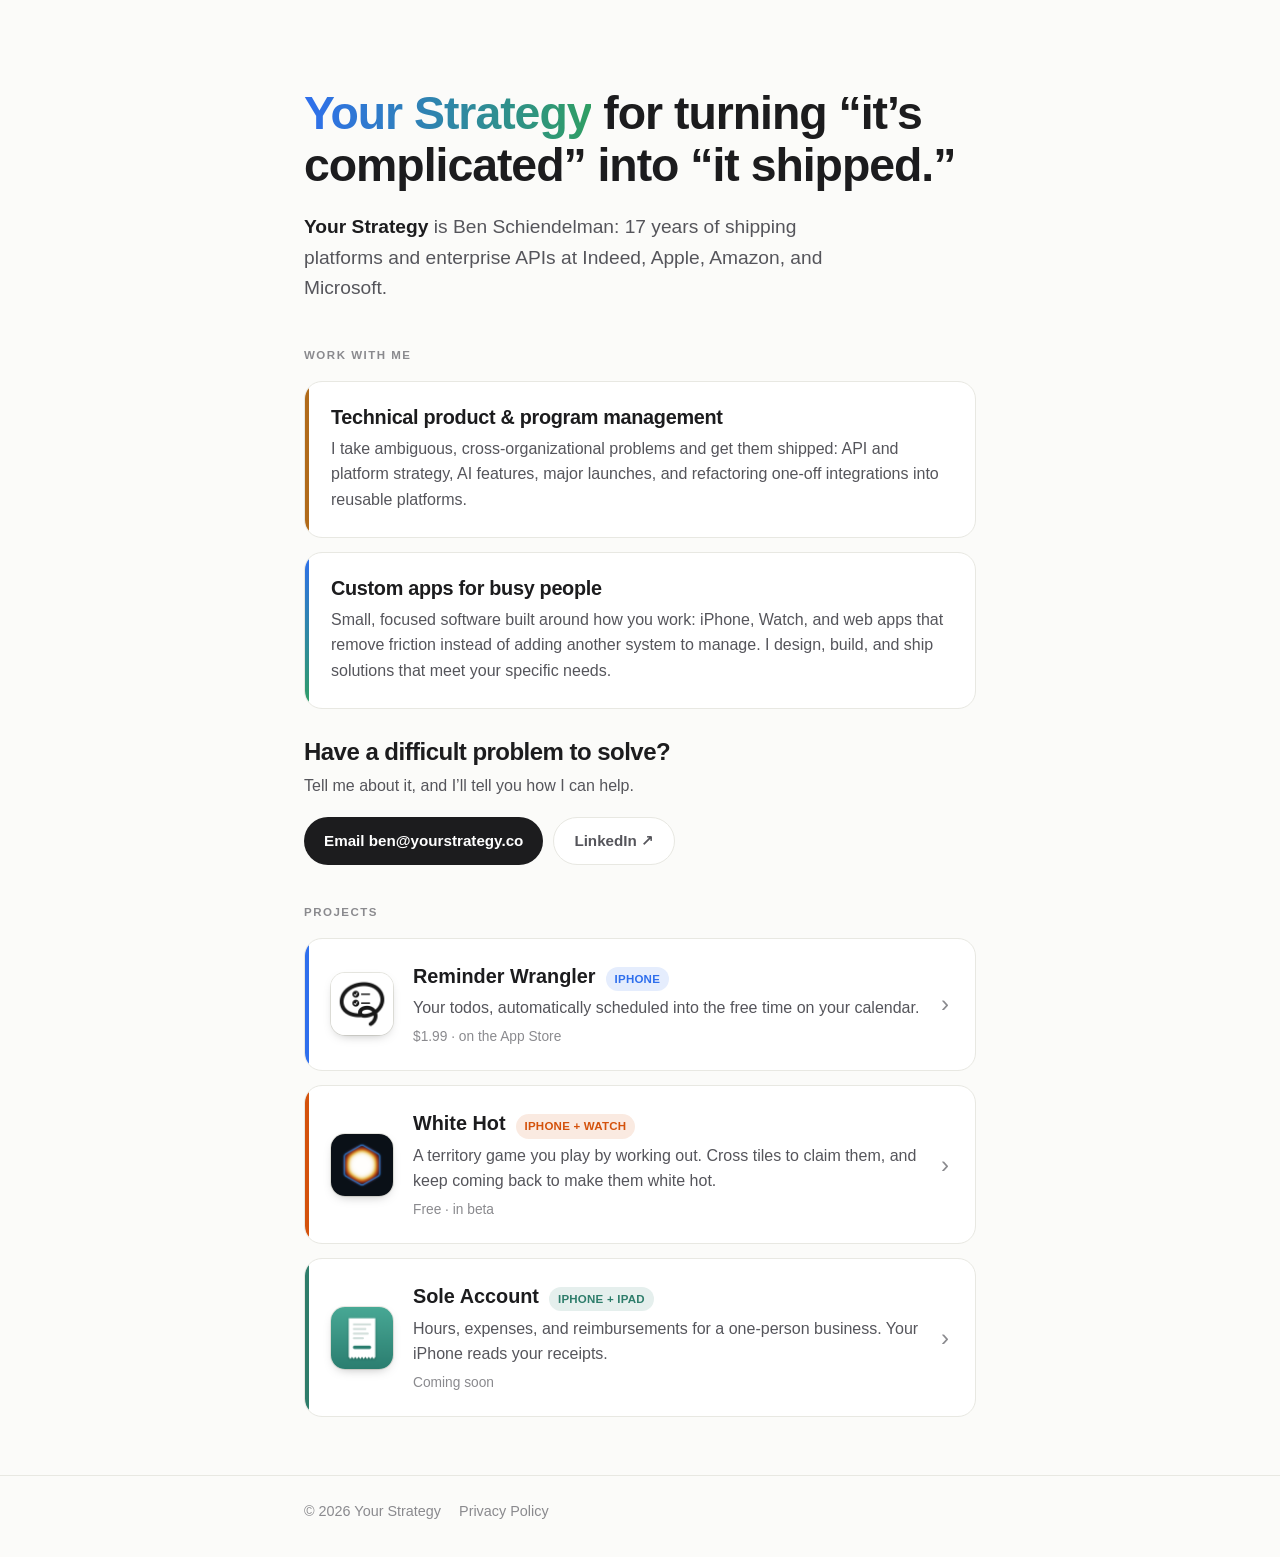
==== commit e0daccc7: "Add a privacy policy at /privacy and link it from the home page Covers this site and Hiring Scalpel " ====
--- a/index.html
+++ b/index.html
@@ -109,6 +109,7 @@
   <footer class="site-footer">
     <div class="wrap footer-inner">
       <span class="footer-copy">© 2026 Your Strategy</span>
+      <a href="/privacy">Privacy Policy</a>
     </div>
   </footer>
 
